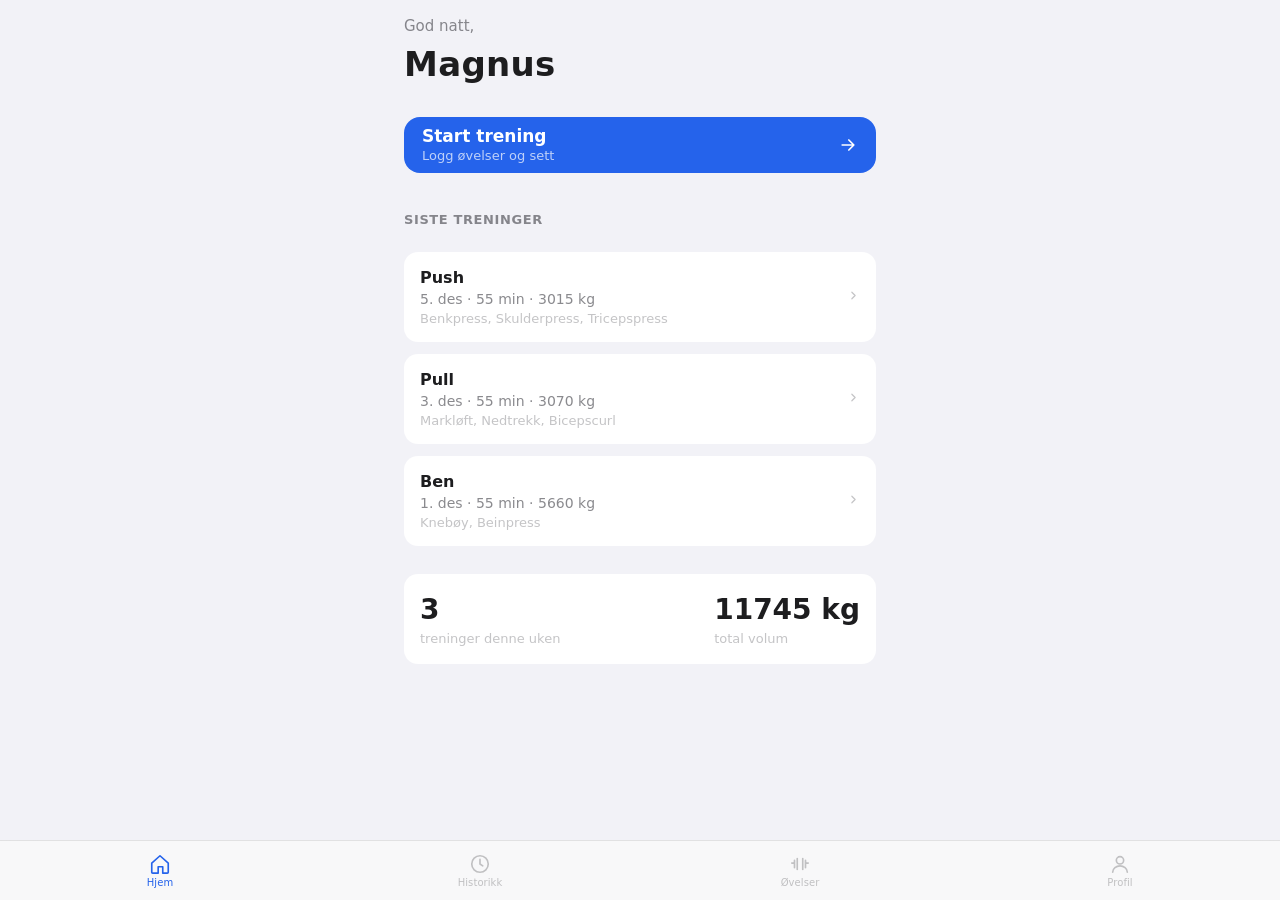
==== index.html @ e4ba1eb4 "feat: bytt fra SwiftUI til PWA-web-app - Fjern Xcode/SwiftUI-prosjektet - Implementer treningsappen " ====
<!DOCTYPE html>
<html lang="nb">
<head>
  <meta charset="UTF-8">
  <meta name="viewport" content="width=device-width, initial-scale=1.0, viewport-fit=cover">
  <meta name="theme-color" content="#F2F2F7" media="(prefers-color-scheme: light)">
  <meta name="theme-color" content="#000000" media="(prefers-color-scheme: dark)">
  <title>Treningsapp</title>
  <link rel="manifest" href="manifest.json">
  <link rel="apple-touch-icon" href="icons/icon-192.png">
  <meta name="apple-mobile-web-app-capable" content="yes">
  <meta name="apple-mobile-web-app-status-bar-style" content="default">
  <meta name="apple-mobile-web-app-title" content="Trening">
  <link rel="stylesheet" href="style.css">
</head>
<body>
  <div id="app">
    <main id="screen-root"></main>
    <nav id="tabbar" aria-label="Hovednavigasjon">
      <button class="tab" data-tab="home">
        <svg viewBox="0 0 24 24" aria-hidden="true"><path d="M3 11l9-8 9 8v10a1 1 0 0 1-1 1h-5v-7H10v7H4a1 1 0 0 1-1-1V11z"/></svg>
        <span>Hjem</span>
      </button>
      <button class="tab" data-tab="history">
        <svg viewBox="0 0 24 24" aria-hidden="true"><circle cx="12" cy="12" r="9"/><path d="M12 7v5l3 2"/></svg>
        <span>Historikk</span>
      </button>
      <button class="tab" data-tab="exercises">
        <svg viewBox="0 0 24 24" aria-hidden="true"><path d="M6 8v8M9 6v12M15 6v12M18 8v8M3 11h2M19 11h2"/></svg>
        <span>Øvelser</span>
      </button>
      <button class="tab" data-tab="profile">
        <svg viewBox="0 0 24 24" aria-hidden="true"><circle cx="12" cy="8" r="4"/><path d="M4 21c0-4 4-7 8-7s8 3 8 7"/></svg>
        <span>Profil</span>
      </button>
    </nav>
  </div>
  <script type="module" src="app.js"></script>
</body>
</html>
---- style.css ----
:root {
  --bg: #F2F2F7;
  --surface: #FFFFFF;
  --text: #1D1D1F;
  --text-sec: rgba(60, 60, 67, 0.6);
  --text-ter: rgba(60, 60, 67, 0.3);
  --sep: rgba(60, 60, 67, 0.12);
  --accent: #2563EB;
  --accent-bg: #EBF2FF;
  --tab-bg: rgba(249, 249, 249, 0.92);

  --radius-card: 14px;
  --radius-chip: 20px;
  --radius-button: 14px;
  --radius-search: 12px;
  --radius-muscle: 6px;

  --screen-h: 24px;
  --card-pad: 16px;
  --section-gap: 28px;
  --card-gap: 12px;

  --font-stack: -apple-system, BlinkMacSystemFont, 'SF Pro Display', 'SF Pro Text', system-ui, sans-serif;

  --tabbar-h: calc(58px + env(safe-area-inset-bottom));
}

@media (prefers-color-scheme: dark) {
  :root {
    --bg: #000000;
    --surface: #1C1C1E;
    --text: #F5F5F7;
    --text-sec: rgba(235, 235, 245, 0.6);
    --text-ter: rgba(235, 235, 245, 0.3);
    --sep: rgba(84, 84, 88, 0.34);
    --accent: #3B82F6;
    --accent-bg: #172554;
    --tab-bg: rgba(30, 30, 30, 0.92);
  }
}

* {
  box-sizing: border-box;
  -webkit-tap-highlight-color: transparent;
}

html, body {
  margin: 0;
  padding: 0;
  background: var(--bg);
  color: var(--text);
  font-family: var(--font-stack);
  -webkit-font-smoothing: antialiased;
  font-size: 16px;
  line-height: 1.4;
}

button {
  font-family: inherit;
  background: none;
  border: none;
  padding: 0;
  cursor: pointer;
  color: inherit;
}

input {
  font-family: inherit;
}

#app {
  min-height: 100dvh;
  display: flex;
  flex-direction: column;
}

#screen-root {
  flex: 1;
  padding: max(env(safe-area-inset-top), 8px) var(--screen-h) calc(var(--tabbar-h) + 16px);
  max-width: 520px;
  margin: 0 auto;
  width: 100%;
}

/* Typography helpers */
.t-large-title {
  font-size: 34px;
  font-weight: 700;
  letter-spacing: 0.3px;
}

.t-section-title {
  font-size: 13px;
  font-weight: 600;
  text-transform: uppercase;
  letter-spacing: 0.6px;
  color: var(--text-sec);
}

.t-card-title {
  font-size: 16px;
  font-weight: 600;
}

.t-body { font-size: 16px; font-weight: 400; }
.t-secondary { font-size: 14px; color: var(--text-sec); }
.t-small { font-size: 13px; color: var(--text-ter); }
.t-label { font-size: 12px; font-weight: 500; }
.t-big-number {
  font-size: 28px;
  font-weight: 700;
  font-variant-numeric: tabular-nums;
}
.tnum { font-variant-numeric: tabular-nums; }

/* Components */
.card {
  background: var(--surface);
  border-radius: var(--radius-card);
  padding: var(--card-pad);
}

.card--flush {
  padding: 0;
}

.muscle-tag {
  display: inline-block;
  font-size: 11px;
  font-weight: 600;
  color: var(--accent);
  background: var(--accent-bg);
  padding: 3px 8px;
  border-radius: var(--radius-muscle);
}

.chevron {
  flex-shrink: 0;
  color: var(--text-ter);
}
.chevron svg {
  width: 13px;
  height: 13px;
  fill: none;
  stroke: currentColor;
  stroke-width: 2.2;
  stroke-linecap: round;
  stroke-linejoin: round;
}

.list-row {
  display: flex;
  align-items: center;
  gap: 12px;
  padding: 16px;
}

.list-row + .list-row {
  border-top: 0.5px solid var(--sep);
  margin-left: 16px;
  padding-left: 0;
}

.stack {
  display: flex;
  flex-direction: column;
  gap: var(--card-gap);
}

.section {
  margin-top: var(--section-gap);
  display: flex;
  flex-direction: column;
  gap: 12px;
}

/* Hjem */
.hero {
  margin-top: 8px;
}
.hero__greeting {
  margin: 0;
  font-size: 15px;
  color: var(--text-sec);
}
.hero__name {
  margin: 4px 0 0;
  font-size: 34px;
  font-weight: 700;
  letter-spacing: 0.3px;
}

.start-cta {
  display: flex;
  align-items: center;
  justify-content: space-between;
  width: 100%;
  height: 56px;
  padding: 0 18px;
  margin-top: var(--section-gap);
  background: var(--accent);
  color: #fff;
  border-radius: 16px;
}
.start-cta__text {
  display: flex;
  flex-direction: column;
  align-items: flex-start;
  gap: 2px;
}
.start-cta__title {
  font-size: 17px;
  font-weight: 600;
}
.start-cta__sub {
  font-size: 13px;
  opacity: 0.7;
}
.start-cta__arrow {
  width: 20px;
  height: 20px;
  fill: none;
  stroke: currentColor;
  stroke-width: 2;
  stroke-linecap: round;
  stroke-linejoin: round;
}

.workout-card {
  display: flex;
  align-items: center;
  gap: 12px;
  width: 100%;
  text-align: left;
}
.workout-card__body {
  display: flex;
  flex-direction: column;
  gap: 4px;
  flex: 1;
  min-width: 0;
}
.workout-card__exercises {
  white-space: nowrap;
  overflow: hidden;
  text-overflow: ellipsis;
}

.week-summary {
  display: flex;
  justify-content: space-between;
  gap: 24px;
}

/* History */
.history-row {
  width: 100%;
  text-align: left;
}
.history-row__body {
  flex: 1;
  min-width: 0;
  display: flex;
  flex-direction: column;
  gap: 4px;
}

/* Exercises */
.search-field {
  display: flex;
  align-items: center;
  gap: 8px;
  background: var(--surface);
  border-radius: var(--radius-search);
  padding: 10px 14px;
}
.search-field svg {
  width: 18px;
  height: 18px;
  fill: none;
  stroke: var(--text-ter);
  stroke-width: 1.8;
  stroke-linecap: round;
  stroke-linejoin: round;
  flex-shrink: 0;
}
.search-field input {
  flex: 1;
  border: none;
  outline: none;
  background: transparent;
  font-size: 16px;
  color: var(--text);
}
.search-field input::placeholder {
  color: var(--text-ter);
}

.chips {
  display: flex;
  gap: 8px;
  overflow-x: auto;
  padding-bottom: 4px;
  scrollbar-width: none;
}
.chips::-webkit-scrollbar { display: none; }

.chip {
  flex-shrink: 0;
  font-size: 14px;
  font-weight: 500;
  padding: 7px 14px;
  border-radius: var(--radius-chip);
  background: var(--surface);
  color: var(--text-sec);
}
.chip.is-active {
  background: var(--accent);
  color: #fff;
}

.exercise-row__body {
  flex: 1;
  display: flex;
  flex-direction: column;
  gap: 6px;
}
.exercise-row__name {
  font-size: 16px;
  font-weight: 500;
}
.exercise-row__meta {
  display: flex;
  align-items: center;
  gap: 8px;
}

/* Profile */
.profile-header {
  display: flex;
  flex-direction: row;
  align-items: center;
  gap: 16px;
}
.avatar {
  width: 80px;
  height: 80px;
  border-radius: 50%;
  background: var(--accent-bg);
  color: var(--accent);
  display: flex;
  align-items: center;
  justify-content: center;
  font-size: 28px;
  font-weight: 700;
  flex-shrink: 0;
}
.profile-meta {
  display: flex;
  flex-direction: column;
  gap: 4px;
}
.profile-name {
  font-size: 20px;
  font-weight: 600;
}

.stats-row {
  display: grid;
  grid-template-columns: repeat(3, 1fr);
  gap: 10px;
}
.stat-card {
  display: flex;
  flex-direction: column;
  gap: 4px;
}
.stat-card__value {
  font-size: 24px;
  font-weight: 700;
}
.stat-card__label {
  font-size: 12px;
  color: var(--text-sec);
}
.stat-card__sub {
  font-size: 11px;
  color: var(--text-ter);
}

.settings-row {
  width: 100%;
}
.settings-row__label {
  flex: 1;
  font-size: 16px;
}

/* Overlay (aktiv trening, detalj) */
body.has-overlay #tabbar {
  display: none;
}
.overlay-header {
  display: flex;
  align-items: center;
  gap: 8px;
  padding-top: 8px;
}
.overlay-title {
  flex: 1;
  text-align: center;
  font-size: 17px;
  font-weight: 600;
}
.icon-btn {
  width: 40px;
  height: 40px;
  display: flex;
  align-items: center;
  justify-content: center;
  color: var(--text);
}
.icon-btn svg {
  width: 22px;
  height: 22px;
  fill: none;
  stroke: currentColor;
  stroke-width: 2;
  stroke-linecap: round;
  stroke-linejoin: round;
}

.timer-section {
  display: flex;
  flex-direction: column;
  align-items: center;
  gap: 4px;
  padding: 16px 0 24px;
}
.timer {
  font-size: 54px;
  font-weight: 200;
  letter-spacing: -1px;
  font-variant-numeric: tabular-nums;
}

.exercise-log {
  display: flex;
  flex-direction: column;
  gap: 14px;
}
.exercise-log__head {
  display: flex;
  align-items: center;
  gap: 8px;
}

.set-table {
  display: flex;
  flex-direction: column;
  gap: 4px;
}
.set-table__head {
  display: grid;
  grid-template-columns: 36px 1fr 1fr 40px;
  font-size: 11px;
  font-weight: 600;
  letter-spacing: 0.4px;
  color: var(--text-ter);
  padding: 0 8px;
}

.set-row {
  display: grid;
  grid-template-columns: 36px 1fr 1fr 40px;
  align-items: center;
  gap: 8px;
  padding: 6px 8px;
  border-radius: 8px;
  transition: background 0.15s;
}
.set-row.is-done {
  background: color-mix(in srgb, var(--accent) 4%, transparent);
}
.set-row__num {
  font-size: 14px;
  font-weight: 600;
  color: var(--text-sec);
}
.set-row__input {
  width: 100%;
  border: none;
  outline: none;
  background: transparent;
  font-size: 17px;
  font-weight: 600;
  color: var(--text);
  font-family: inherit;
}
.check-circle {
  width: 28px;
  height: 28px;
  border-radius: 50%;
  border: 2px solid var(--text-ter);
  display: flex;
  align-items: center;
  justify-content: center;
  background: transparent;
  justify-self: end;
}
.check-circle.is-done {
  background: var(--accent);
  border-color: var(--accent);
}
.check-circle svg {
  width: 14px;
  height: 14px;
  fill: none;
  stroke: #fff;
  stroke-width: 2.5;
  stroke-linecap: round;
  stroke-linejoin: round;
}

.link-btn {
  display: inline-flex;
  align-items: center;
  gap: 6px;
  font-size: 14px;
  font-weight: 600;
  color: var(--accent);
  padding: 4px 0;
  align-self: flex-start;
}
.link-btn svg {
  width: 16px;
  height: 16px;
  fill: none;
  stroke: currentColor;
  stroke-width: 2;
  stroke-linecap: round;
  stroke-linejoin: round;
}

.dashed-btn {
  display: flex;
  align-items: center;
  justify-content: center;
  gap: 8px;
  width: 100%;
  padding: 14px;
  margin-top: var(--card-gap);
  color: var(--accent);
  font-size: 15px;
  font-weight: 600;
  border: 1.5px dashed var(--text-ter);
  border-radius: var(--radius-card);
  background: transparent;
}
.dashed-btn svg {
  width: 18px;
  height: 18px;
  fill: none;
  stroke: currentColor;
  stroke-width: 2;
  stroke-linecap: round;
  stroke-linejoin: round;
}

.primary-btn {
  width: 100%;
  padding: 16px;
  margin-top: 16px;
  background: var(--accent);
  color: #fff;
  font-size: 17px;
  font-weight: 600;
  border-radius: var(--radius-card);
}

.volume-line {
  display: flex;
  align-items: baseline;
  gap: 8px;
  margin-top: var(--section-gap);
}

.detail-sets {
  display: flex;
  flex-direction: column;
  gap: 4px;
  margin-top: 12px;
}
.detail-set {
  display: flex;
  gap: 8px;
  font-size: 14px;
}
.detail-set__num {
  width: 22px;
  color: var(--text-ter);
}

/* Tab bar */
#tabbar {
  position: fixed;
  bottom: 0;
  left: 0;
  right: 0;
  display: grid;
  grid-template-columns: repeat(4, 1fr);
  background: var(--tab-bg);
  backdrop-filter: blur(20px);
  -webkit-backdrop-filter: blur(20px);
  border-top: 0.5px solid var(--sep);
  padding: 8px 0 calc(env(safe-area-inset-bottom) + 8px);
  z-index: 100;
}

.tab {
  display: flex;
  flex-direction: column;
  align-items: center;
  gap: 2px;
  color: var(--text-ter);
  font-size: 10px;
  font-weight: 500;
  letter-spacing: 0.07px;
  padding: 4px 0;
}

.tab.is-active {
  color: var(--accent);
}

.tab svg {
  width: 22px;
  height: 22px;
  fill: none;
  stroke: currentColor;
  stroke-width: 1.8;
  stroke-linecap: round;
  stroke-linejoin: round;
}
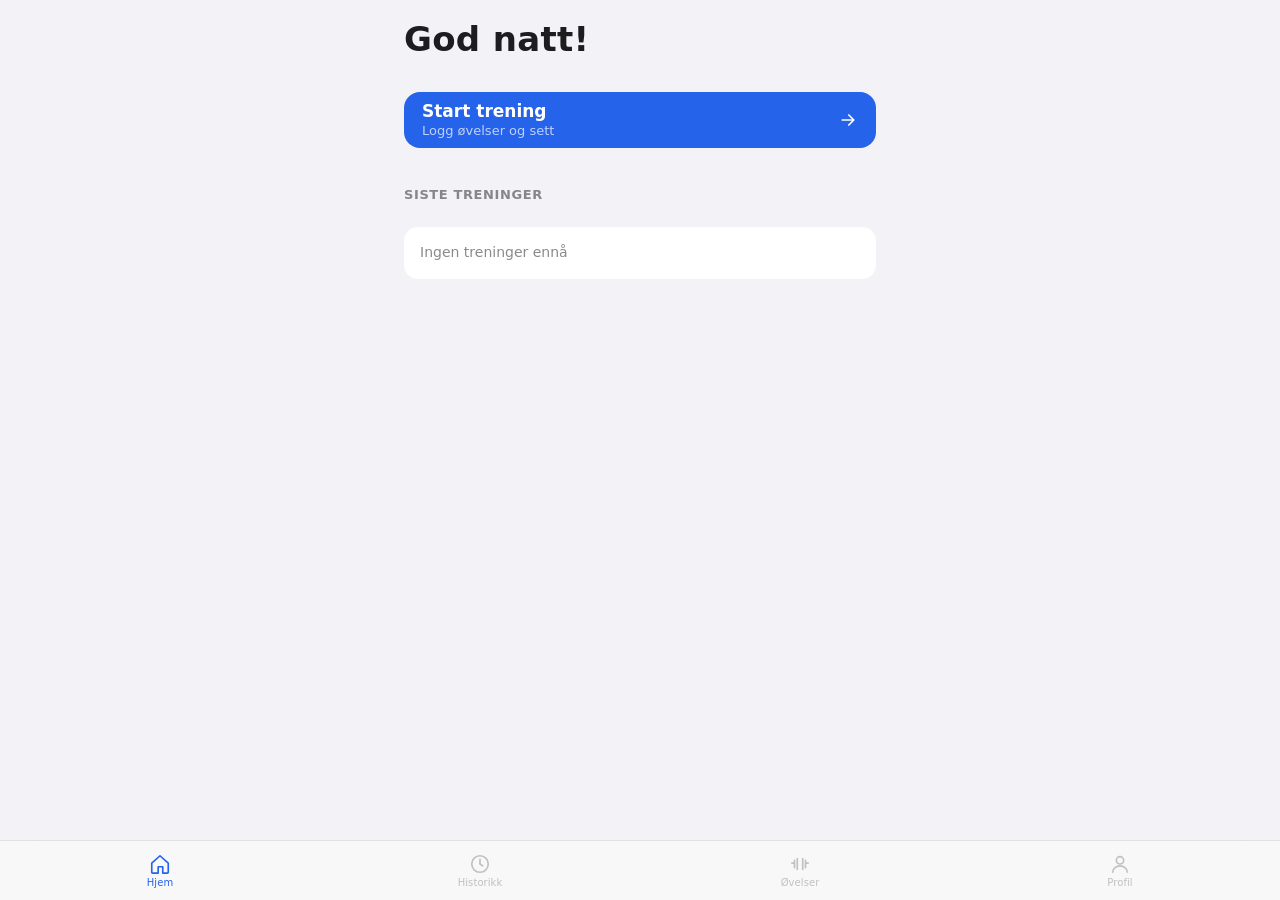
==== commit 7cda287f: "feat: v1.1.0 — notater, picker, bedre profil-stats - Notater per økt via egen knapp/modal (aktiv + d" ====
--- a/index.html
+++ b/index.html
@@ -2,7 +2,7 @@
 <html lang="nb">
 <head>
   <meta charset="UTF-8">
-  <meta name="viewport" content="width=device-width, initial-scale=1.0, viewport-fit=cover">
+  <meta name="viewport" content="width=device-width, initial-scale=1.0, maximum-scale=1.0, user-scalable=no, viewport-fit=cover">
   <meta name="theme-color" content="#F2F2F7" media="(prefers-color-scheme: light)">
   <meta name="theme-color" content="#000000" media="(prefers-color-scheme: dark)">
   <title>Treningsapp</title>
--- a/style.css
+++ b/style.css
@@ -153,12 +153,25 @@
   align-items: center;
   gap: 12px;
   padding: 16px;
+  width: 100%;
+  text-align: left;
+  background: transparent;
+  border: none;
+  color: inherit;
+  font: inherit;
 }
 
 .list-row + .list-row {
-  border-top: 0.5px solid var(--sep);
-  margin-left: 16px;
-  padding-left: 0;
+  position: relative;
+}
+.list-row + .list-row::before {
+  content: '';
+  position: absolute;
+  top: 0;
+  left: 16px;
+  right: 0;
+  height: 0.5px;
+  background: var(--sep);
 }
 
 .stack {
@@ -172,6 +185,20 @@
   display: flex;
   flex-direction: column;
   gap: 12px;
+}
+.section__head {
+  display: flex;
+  align-items: center;
+  justify-content: space-between;
+  gap: 8px;
+}
+.link-btn--inline {
+  padding: 0;
+  background: transparent;
+  border: none;
+  color: var(--accent);
+  font-size: 13px;
+  font-weight: 600;
 }
 
 /* Hjem */
@@ -201,6 +228,12 @@
   background: var(--accent);
   color: #fff;
   border-radius: 16px;
+}
+.start-cta--resume {
+  background: #F59E0B;
+}
+@media (prefers-color-scheme: dark) {
+  .start-cta--resume { background: #FBBF24; color: #1D1D1F; }
 }
 .start-cta__text {
   display: flex;
@@ -342,6 +375,16 @@
   align-items: center;
   gap: 16px;
 }
+.profile-header--button {
+  width: 100%;
+  background: transparent;
+  border: none;
+  padding: 0;
+  text-align: left;
+  color: inherit;
+  font: inherit;
+  cursor: pointer;
+}
 .avatar {
   width: 80px;
   height: 80px;
@@ -367,7 +410,7 @@
 
 .stats-row {
   display: grid;
-  grid-template-columns: repeat(3, 1fr);
+  grid-template-columns: repeat(2, 1fr);
   gap: 10px;
 }
 .stat-card {
@@ -388,12 +431,167 @@
   color: var(--text-ter);
 }
 
+.version-line {
+  margin: 32px 0 0;
+  text-align: center;
+  font-size: 12px;
+  color: var(--text-ter);
+}
+
 .settings-row {
   width: 100%;
 }
 .settings-row__label {
   flex: 1;
   font-size: 16px;
+  text-align: left;
+}
+.settings-row--danger .settings-row__label {
+  color: #DC2626;
+}
+@media (prefers-color-scheme: dark) {
+  .settings-row--danger .settings-row__label {
+    color: #F87171;
+  }
+}
+
+/* Modal */
+.modal-backdrop {
+  position: fixed;
+  inset: 0;
+  background: rgba(0, 0, 0, 0.5);
+  display: flex;
+  align-items: center;
+  justify-content: center;
+  padding: 24px;
+  z-index: 1000;
+  backdrop-filter: blur(4px);
+}
+.modal {
+  background: var(--surface);
+  border-radius: 18px;
+  padding: 24px;
+  width: 100%;
+  max-width: 360px;
+  display: flex;
+  flex-direction: column;
+  gap: 16px;
+}
+.modal__title {
+  margin: 0;
+  font-size: 20px;
+  font-weight: 600;
+}
+.field {
+  display: flex;
+  flex-direction: column;
+  gap: 6px;
+}
+.field__label {
+  font-size: 13px;
+  color: var(--text-sec);
+  font-weight: 500;
+}
+.field__input {
+  background: var(--bg);
+  border: none;
+  border-radius: 10px;
+  padding: 12px 14px;
+  font-size: 16px;
+  color: var(--text);
+  font-family: inherit;
+  outline: none;
+}
+.modal__actions {
+  display: flex;
+  gap: 10px;
+  margin-top: 4px;
+}
+.modal__btn {
+  flex: 1;
+  padding: 12px;
+  border-radius: 12px;
+  font-size: 15px;
+  font-weight: 600;
+  width: 100%;
+}
+.modal__btn--ghost {
+  background: var(--bg);
+  color: var(--text);
+}
+.modal__btn--primary {
+  background: var(--accent);
+  color: #fff;
+}
+.modal--tall {
+  max-height: 80vh;
+}
+.modal__head {
+  display: flex;
+  align-items: center;
+  justify-content: space-between;
+  gap: 8px;
+}
+.modal__close {
+  width: 32px;
+  height: 32px;
+  display: flex;
+  align-items: center;
+  justify-content: center;
+  color: var(--text-sec);
+  border-radius: 8px;
+}
+.modal__close svg {
+  width: 18px;
+  height: 18px;
+  fill: none;
+  stroke: currentColor;
+  stroke-width: 2;
+  stroke-linecap: round;
+  stroke-linejoin: round;
+}
+.picker-search {
+  margin-top: -4px;
+}
+.picker-list {
+  max-height: 50vh;
+  overflow-y: auto;
+  display: flex;
+  flex-direction: column;
+  gap: 2px;
+  margin: 0 -8px;
+}
+.picker-row {
+  display: flex;
+  align-items: center;
+  justify-content: space-between;
+  gap: 8px;
+  padding: 12px;
+  border-radius: 10px;
+  text-align: left;
+  width: 100%;
+}
+.picker-row:hover {
+  background: var(--bg);
+}
+.picker-row > span:first-child {
+  font-size: 15px;
+}
+
+.modal__delete {
+  background: transparent;
+  color: #DC2626;
+  font-size: 15px;
+  font-weight: 600;
+  padding: 12px;
+  border-radius: 12px;
+  border: 1px solid color-mix(in srgb, #DC2626 30%, transparent);
+}
+@media (prefers-color-scheme: dark) {
+  .modal__delete {
+    color: #F87171;
+    border-color: color-mix(in srgb, #F87171 30%, transparent);
+  }
 }
 
 /* Overlay (aktiv trening, detalj) */
@@ -567,6 +765,29 @@
   stroke-linejoin: round;
 }
 
+.notes-field {
+  display: flex;
+  flex-direction: column;
+  gap: 8px;
+  margin-top: var(--section-gap);
+}
+.notes-textarea {
+  width: 100%;
+  background: var(--surface);
+  border: none;
+  outline: none;
+  border-radius: var(--radius-card);
+  padding: 14px 16px;
+  font-size: 16px;
+  font-family: inherit;
+  color: var(--text);
+  resize: vertical;
+  min-height: 60px;
+}
+.notes-textarea::placeholder {
+  color: var(--text-ter);
+}
+
 .primary-btn {
   width: 100%;
   padding: 16px;
@@ -593,12 +814,55 @@
 }
 .detail-set {
   display: flex;
+  align-items: center;
   gap: 8px;
   font-size: 14px;
 }
 .detail-set__num {
   width: 22px;
   color: var(--text-ter);
+}
+.detail-set__value {
+  flex: 1;
+}
+.detail-set__delete,
+.set-row__delete,
+.exercise-log__remove {
+  width: 28px;
+  height: 28px;
+  display: flex;
+  align-items: center;
+  justify-content: center;
+  color: #DC2626;
+  border-radius: 6px;
+  opacity: 0.6;
+  transition: opacity 0.15s;
+}
+.detail-set__delete:hover,
+.set-row__delete:hover,
+.exercise-log__remove:hover {
+  opacity: 1;
+}
+@media (prefers-color-scheme: dark) {
+  .detail-set__delete,
+  .set-row__delete,
+  .exercise-log__remove {
+    color: #F87171;
+  }
+}
+.detail-set__delete svg,
+.set-row__delete svg,
+.exercise-log__remove svg {
+  width: 14px;
+  height: 14px;
+  fill: none;
+  stroke: currentColor;
+  stroke-width: 2;
+  stroke-linecap: round;
+  stroke-linejoin: round;
+}
+.exercise-log__remove {
+  margin-left: auto;
 }
 
 /* Tab bar */
